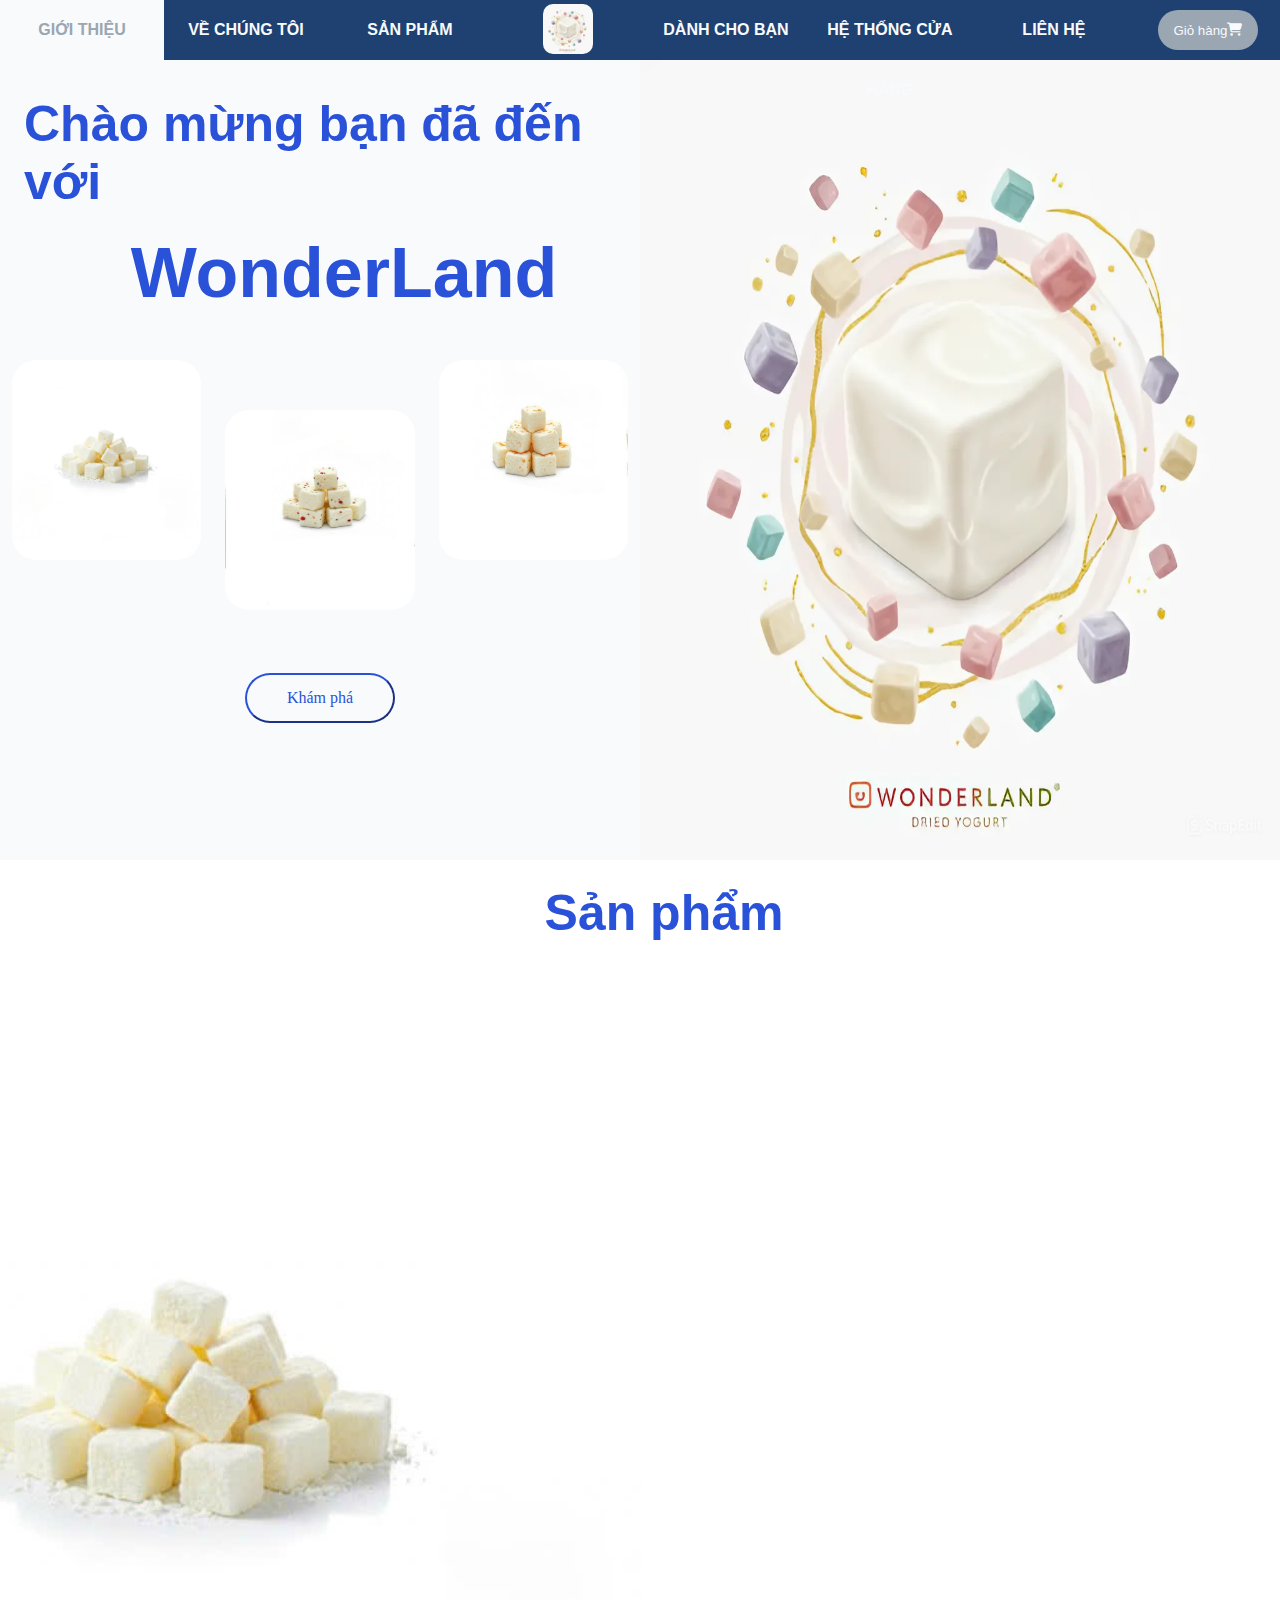
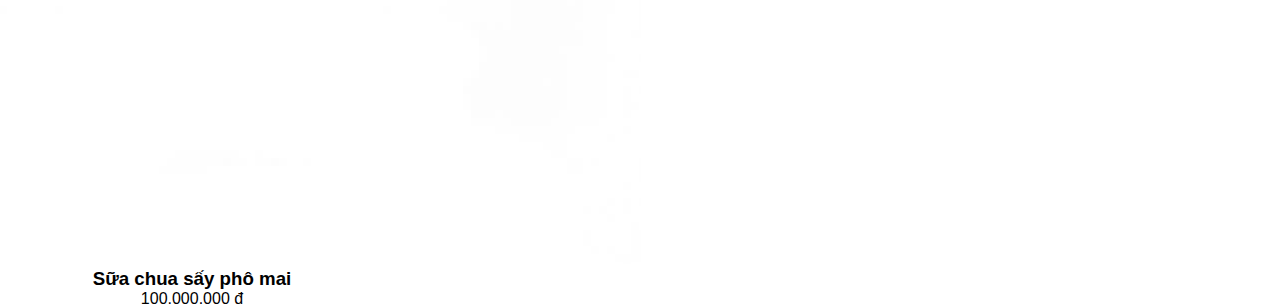
==== index.html @ a9c46270 "fix" ====
<!DOCTYPE html>
<html lang="en">
<head>
    <meta charset="UTF-8">
    <meta name="viewport" content="width=device-width, initial-scale=1.0">
    <link rel="stylesheet" href="/source/style.css">
    <link rel="stylesheet" href="https://cdnjs.cloudflare.com/ajax/libs/font-awesome/6.5.0/css/all.min.css">
    <link rel="icon" href="/assets/Logo.jpeg" type="icon/x-icon">
    <title>Wonder Land</title>
</head>
<body>
    <header>
        <menu id="mainMenu">
            <ul class="main_menu">
                <li><a href="#Gioi_thieu">GIỚI THIỆU</a></li>
                <li><a href="#">VỀ CHÚNG TÔI</a></li>
                <li>
                    <a href="#">SẢN PHẨM</a>
                    <ul class="sub_menu">
                        <li><a href="#">Sữa chua sấy vị phô mai</a></li>
                        <li><a href="#">Sữa chua sấy vị trái cây</a></li>
                        <li><a href="#">Sữa chua sấy vị đông trùng hạ thảo</a></li>
                    </ul>
                </li>
            </ul>
            <div class="Logo">
                <img src="/assets/Logo.jpeg" alt="Logo">
            </div>
            <ul class="main_menu">
                <li><a href="#">DÀNH CHO BẠN</a></li>
                <li><a href="#">HỆ THỐNG CỬA HÀNG</a></li>
                <li><a href="#">LIÊN HỆ</a></li>
            </ul>
            <div class="Cart">
                <button class="Cart">
                    Giỏ hàng 
                    <i class="fa-solid fa-cart-shopping"></i>
                </button>
            </div>
        </menu>
    </header>
    <main>
        <Section id="Gioi_thieu">
            <div class="GT_left">
                <div class="text">
                    <h2>Chào mừng bạn đã đến với</h2>
                    <h1>WonderLand</h1>
                </div>
                <div class="container">
                    <div class="box">
                        <img src="/assets/Picture1.png" alt="sp1">
                    </div>
                    <div class="box">
                        <img src="/assets/Picture2.png" alt="sp2">
                    </div>
                    <div class="box">
                        <img src="/assets/Picture3.png" alt="sp3">
                    </div>
                </div>
                <div class="box_button">
                    <button>
                        Khám phá
                    </button>
                </div>
            </div>
            <div class="GT_right">
                <img src="/assets/Logo.jpeg" alt="logo">
            </div>
            </div>
        </Section>
        <Section id="San_pham">
            <div class="text">
                <h2>Sản phẩm</h2>
            </div>
            <div class="boxSP">
                <div class="img">
                    <img src="/assets/Picture1.png" alt="sp">
                </div>
                <div class="name">
                    <h3>Sữa chua sấy phô mai</h3>
                </div>
                <div class="price">
                    100.000.000 đ
                </div>
            </div>
        </Section>
        <Section id="Tam_nhin">

        </Section>
    </main>
    <footer>

    </footer>
    <script src="/source/script.js"></script>
</body>
</html>
---- source/style.css ----
*{
    margin: 0;
    padding: 0;
    box-sizing: border-box;
}
@import url('https://fonts.googleapis.com/css2?family=Roboto:ital,wght@0,100..900;1,100..900&display=swap');
:root{
    --mainColor:#f9fafc ;
    --subColor1: #d9eafc;
    --subColor2:#bcccdc;
    --subColor3: #9aa6b2;
    --subColor4: #2952d9;
}
body {
    margin: 0;
    font-family:"Roboto", sans-serif;
  }
  
menu{
  width: 100%;
  height: 60px;
  display: flex;
  font-size: medium;
  font-style: initial;
  font-weight: bolder;
  background-color: #1e4171;
  box-shadow: 0 2px 8px rgba(0, 0, 0, 0.2);
}

.main_menu{
  width: 40%;
  height: 100%;
  display: flex;
  justify-content: space-around;
  align-items: center;  
  list-style-type: none;
}
.main_menu li {
  flex: 1;
  height: 100%; /* ✅ tràn chiều cao cha là 60px */
  position: relative;
  display: flex;
  text-align: center;/* ✅ căn giữa nội dung theo chiều dọc */
  justify-content: center;
}

.main_menu li a {
  display: block;
  height: 100%; /* ✅ lấp full chiều cao li */
  width: 100%;  /* ✅ cho hover dễ tràn */
  padding: 0;   /* bỏ padding nếu muốn cân giữa */
  line-height: 60px; /* hoặc dùng line-height để cân chữ */
  color: var(--mainColor);
  text-decoration: none;
}


.Logo{
  width: 150px;
  height: 50px;
  margin: 4px;
  display: flex;
  align-items: center;
  justify-content: center;
}
.Logo img{
  height: 100%;
  border-radius: 20%;
}

.sub_menu{
  display: none;
  position: absolute;
  background-color: var(--subColor2);
  top: 100%;
}


.main_menu li:hover .sub_menu{
  width: 100%;
  display: block;
  list-style-type: none;
}

.main_menu li a:hover {
  color: var(--subColor3);
  background-color: var(--mainColor);
}

.sub_menu li a :hover{
  color: var(--subColor3);
  background-color:var(--mainColor);
}

.Cart{
  width: 150px;
  height: 60px;
  display: flex;
  align-items: center;
  justify-content: center;
}
.Cart button{
  height: 40px;
  width: 100px;
  background-color: var(--subColor3);
  border: none;
  color: var(--mainColor);
  border-radius: 60px;
}
.Cart :hover{
  color: var(--subColor3);
  background-color: var(--subColor1);
}

#Gioi_thieu{
  width: 100%;
  height: 800px;
  display: flex;
  justify-content: space-between;
  background-color: var(--mainColor);
}

.GT_left{
  width: 50%;
  height: 100%;
  display: flex;
  flex-direction: column;
}
.GT_right{
  width: 50%;
  height: 100%;
}
.GT_right img{
  width: 100%;
  height: 100%;
}
.text{
  width: 100%;
  height: 30%;
  display: flex;
  justify-content: space-around;
  align-items: center;
  flex-direction: column;
  margin: 24px;
  color: var(--subColor4);
}
.container{
  width: 100%;
  height: 300px;
  display: flex;
  justify-content: space-around;
}
.box{
  width: 200px;
  height: 200px;
  margin: 12px;
}
.box img{
  width: 100%;
  height: 100%;
  border-radius: 24px;
}

.container .box:nth-child(2){
  transform: translateY(50px);
}

.box_button{
  width: 100%;
  height: 100px;
  display: flex;
  align-items: center;
  justify-content: center;
}
.box_button button{
  width: 150px;
  height: 50px;
  border-radius: 40px;
  background-color: var(--mainColor);
  color: var(--subColor4);
  border-color: var(--subColor4);
  font-size: medium;
  font-family: "Roboto";
}
.box_button button:hover{
  border: none;
  color: var(--mainColor);
  background-color:var(--subColor4);
}

#San_Pham{
  width: 100%;
  height: 700px;
  display: flex;
}
.boxSP{
  width: 30%;
  height: 400px;
  display: flex;
  flex-direction: column;
  align-items: center;
}

h1{
  font-size: 70px;
}
h2{
  font-size: 50px;
  font-weight: bolder;
  font-style: normal;
}
.box .img{  
  width: 100%;
  height: 200px;
}

.box .img img{
  width: 100%;
  height: 100%;
}
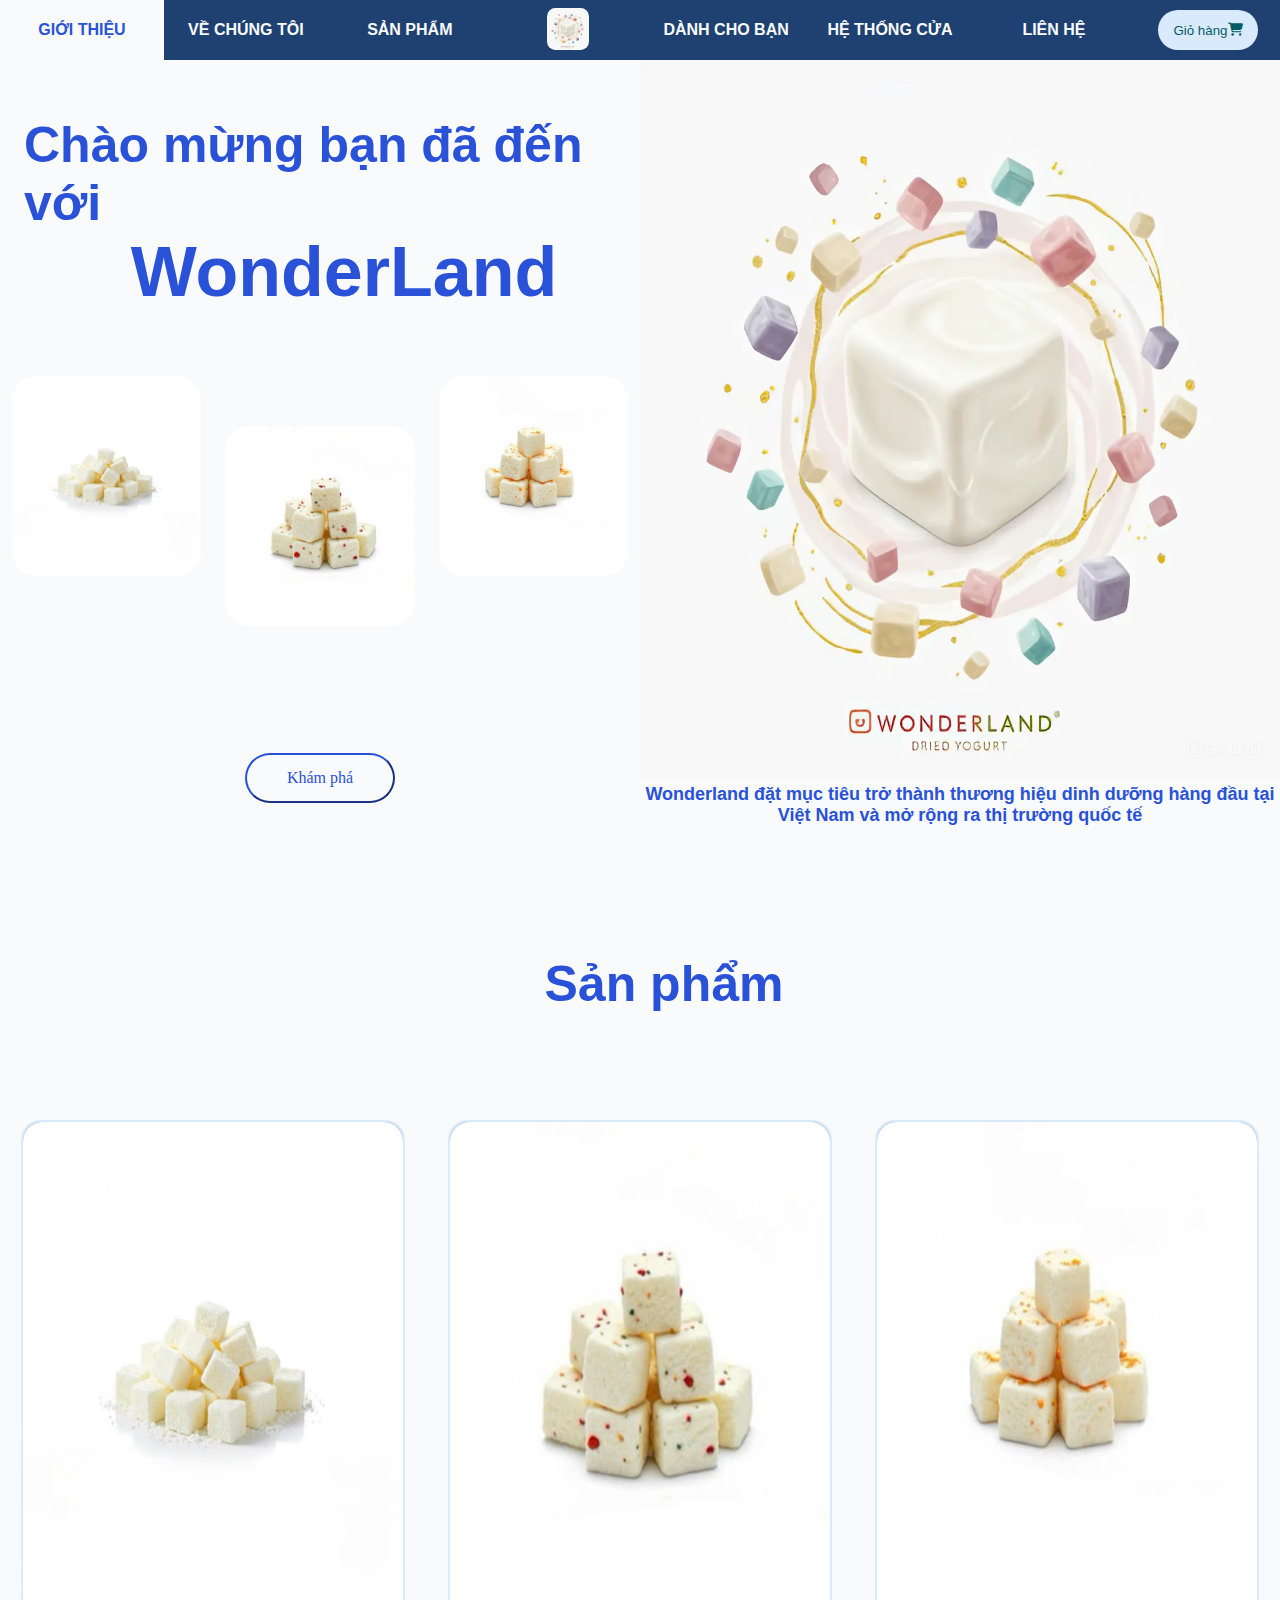
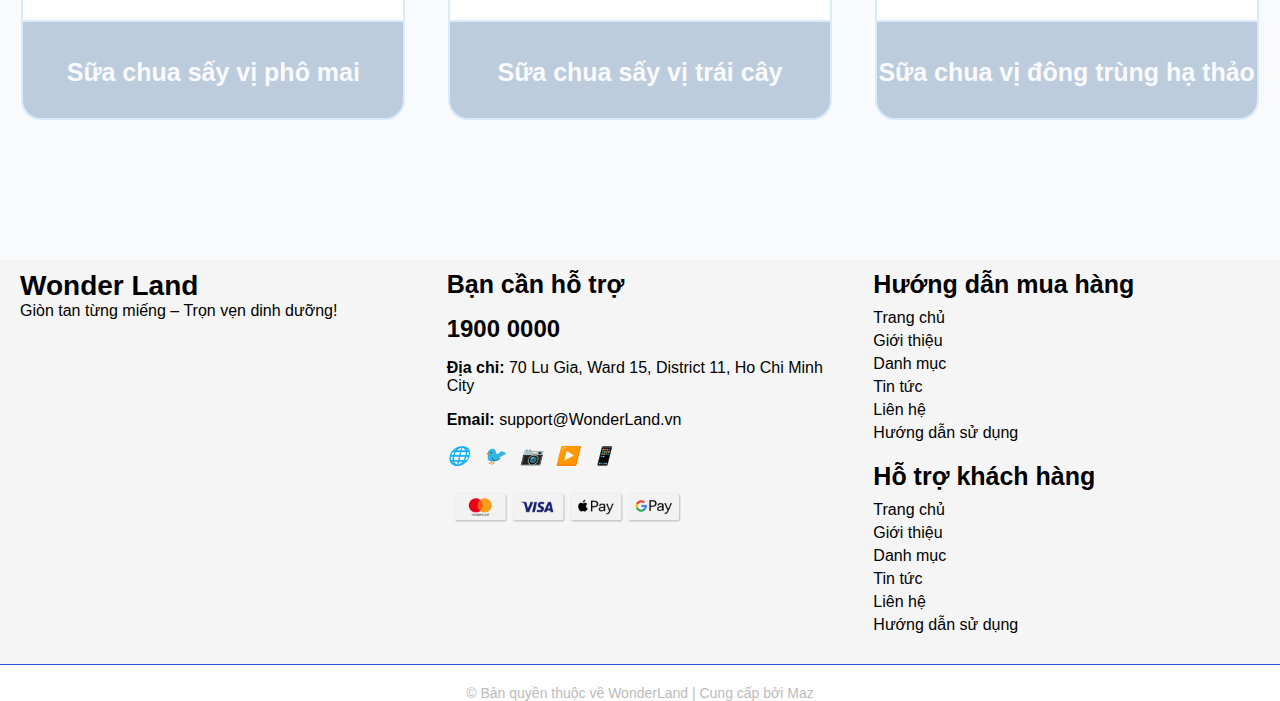
==== commit 4850fed6: "done" ====
--- a/index.html
+++ b/index.html
@@ -3,7 +3,7 @@
 <head>
     <meta charset="UTF-8">
     <meta name="viewport" content="width=device-width, initial-scale=1.0">
-    <link rel="stylesheet" href="/source/style.css">
+    <link rel="stylesheet" href="style.css">
     <link rel="stylesheet" href="https://cdnjs.cloudflare.com/ajax/libs/font-awesome/6.5.0/css/all.min.css">
     <link rel="icon" href="/assets/Logo.jpeg" type="icon/x-icon">
     <title>Wonder Land</title>
@@ -23,16 +23,16 @@
                     </ul>
                 </li>
             </ul>
-            <div class="Logo">
+            <button onclick="goToPage('index.html')" class="Logo">
                 <img src="/assets/Logo.jpeg" alt="Logo">
-            </div>
+            </button>
             <ul class="main_menu">
                 <li><a href="#">DÀNH CHO BẠN</a></li>
                 <li><a href="#">HỆ THỐNG CỬA HÀNG</a></li>
                 <li><a href="#">LIÊN HỆ</a></li>
             </ul>
             <div class="Cart">
-                <button class="Cart">
+                <button class="Cart" onclick="goToPage('cart.html')">
                     Giỏ hàng 
                     <i class="fa-solid fa-cart-shopping"></i>
                 </button>
@@ -58,13 +58,18 @@
                     </div>
                 </div>
                 <div class="box_button">
-                    <button>
+                    <button onclick="goToPage()">
                         Khám phá
                     </button>
                 </div>
             </div>
             <div class="GT_right">
                 <img src="/assets/Logo.jpeg" alt="logo">
+                <div class="text3">
+                    <p>
+                        Wonderland đặt mục tiêu trở thành thương hiệu dinh dưỡng hàng đầu tại Việt Nam và mở rộng ra thị trường quốc tế
+                    </p>
+                </div>
             </div>
             </div>
         </Section>
@@ -72,25 +77,89 @@
             <div class="text">
                 <h2>Sản phẩm</h2>
             </div>
-            <div class="boxSP">
-                <div class="img">
-                    <img src="/assets/Picture1.png" alt="sp">
+            <div class="container">
+                <div class="boxSP">
+                    <div class="img">
+                        <img src="/assets/Picture1.png" alt="sp">
+                    </div>
+                    <div class="text2">
+                        <h3>Sữa chua sấy vị phô mai</h3>
+                    </div>
                 </div>
-                <div class="name">
-                    <h3>Sữa chua sấy phô mai</h3>
+                <div class="boxSP">
+                    <div class="img">
+                        <img src="/assets/Picture2.png" alt="sp">
+                    </div>
+                    <div class="text2">
+                        <h3>Sữa chua sấy vị trái cây</h3>
+                    </div>
                 </div>
-                <div class="price">
-                    100.000.000 đ
+                <div class="boxSP">
+                    <div class="img">
+                        <img src="/assets/Picture3.png" alt="sp">
+                    </div>
+                    <div class="text2">
+                        <h3>Sữa chua vị đông trùng hạ thảo</h3>
+                    </div>
                 </div>
             </div>
         </Section>
-        <Section id="Tam_nhin">
+    
+    </main>
 
-        </Section>
-    </main>
-    <footer>
+    <footer class="footer">
+        <div class="footer-container">
+            <div class="footer-left">
+            <h2>Wonder Land</h2>
+            <p>Giòn tan từng miếng – Trọn vẹn dinh dưỡng!</p>
+            </div>
+            <div class="footer-mid">
+            <h3>Bạn cần hỗ trợ</h3>
+            <p class="hotline">1900 0000</p>
+            <p><strong>Địa chỉ:</strong> 70 Lu Gia, Ward 15, District 11, Ho Chi Minh City</p>
+            <p><strong>Email:</strong> support@WonderLand.vn</p>
+            <div class="socials">
+                <i>🌐</i>
+                <i>🐦</i>
+                <i>📷</i>
+                <i>▶️</i>
+                <i>📱</i>
+            </div>
+            <div class="payments">
+                <img src="/assets//Payment.jpg" alt="">
+            </div>
+            </div>
+        
+            <div class="footer-right">
+            <div>
+                <h3>Hướng dẫn mua hàng</h3>
+                <ul>
+                <li>Trang chủ</li>
+                <li>Giới thiệu</li>
+                <li>Danh mục</li>
+                <li>Tin tức</li>
+                <li>Liên hệ</li>
+                <li>Hướng dẫn sử dụng</li>
+                </ul>
+            </div>
+            <div>
+                <h3>Hỗ trợ khách hàng</h3>
+                <ul>
+                <li>Trang chủ</li>
+                <li>Giới thiệu</li>
+                <li>Danh mục</li>
+                <li>Tin tức</li>
+                <li>Liên hệ</li>
+                <li>Hướng dẫn sử dụng</li>
+                </ul>
+            </div>
+            </div>
+        </div>
+        <div class="copyright">
+            © Bản quyền thuộc về WonderLand | Cung cấp bởi Maz
+        </div>
+        </footer>
 
-    </footer>
-    <script src="/source/script.js"></script>
+    <script src="script.js"></script>
 </body>
 </html>--- a/style.css
+++ b/style.css
@@ -0,0 +1,457 @@
+*{
+    margin: 0;
+    padding: 0;
+    box-sizing: border-box;
+}
+@import url('https://fonts.googleapis.com/css2?family=Roboto:ital,wght@0,100..900;1,100..900&display=swap');
+:root{
+    --mainColor:#f9fafc ;
+    --subColor1: #d9eafc;
+    --subColor2:#bcccdc;
+    --subColor3: #9aa6b2;
+    --subColor4: #2952d9;
+    --subColor5: #045d63;
+    --subBorderCol: #48aaad;
+    
+}
+body {
+    margin: 0;
+    font-family:"Roboto", sans-serif;
+  }
+  
+menu{
+  width: 100%;
+  height: 60px;
+  display: flex;
+  font-size: medium;
+  font-style: initial;
+  font-weight: bolder;
+  background-color: #1e4171;
+  box-shadow: 0 2px 8px rgba(0, 0, 0, 0.2);
+}
+
+.main_menu{
+  width: 40%;
+  height: 100%;
+  display: flex;
+  justify-content: space-around;
+  align-items: center;  
+  list-style-type: none;
+}
+.main_menu li {
+  flex: 1;
+  height: 100%; /* ✅ tràn chiều cao cha là 60px */
+  position: relative;
+  display: flex;
+  text-align: center;/* ✅ căn giữa nội dung theo chiều dọc */
+  justify-content: center;
+}
+
+.main_menu li a {
+  display: block;
+  height: 100%; /* ✅ lấp full chiều cao li */
+  width: 100%;  /* ✅ cho hover dễ tràn */
+  padding: 0;   /* bỏ padding nếu muốn cân giữa */
+  line-height: 60px; /* hoặc dùng line-height để cân chữ */
+  color: var(--mainColor);
+  text-decoration: none;
+}
+
+.Logo{
+  width: 150px;
+  height: 50px;
+  margin: 4px;
+  display: flex;
+  padding: 4px;
+  align-items: center;
+  justify-content: center;
+  background-color: #1e4171;
+  border: none;
+}
+.text3{
+  font-size: 18px;
+  font-weight: bold;
+  color: #2952d9;
+  text-align: center;
+}
+.Logo img{
+  height: 100%;
+  border-radius: 20%;
+}
+
+.sub_menu{
+  display: none;
+  position: absolute;
+  background-color: #1e4171;
+  top: 100%;
+}
+
+
+.main_menu li:hover .sub_menu{
+  width: 100%;
+  display: block;
+  list-style-type: none;
+}
+
+.main_menu li a:hover {
+  color: var(--subColor4);
+  background-color: var(--mainColor);
+}
+
+.sub_menu li a :hover{
+  color: var(--subColor4);
+  background-color:var(--mainColor);
+}
+
+.Cart{
+  width: 150px;
+  height: 60px;
+  display: flex;
+  align-items: center;
+  justify-content: center;
+}
+.Cart button{
+  height: 40px;
+  width: 100px;
+  background-color: var(--subColor1);
+  border: none;
+  color: var(--subColor5);
+  border-radius: 60px;
+}
+.Cart :hover{
+  color: #000;
+  background-color: var(--mainColor);
+}
+
+#Gioi_thieu{
+  width: 100%;
+  height: 800px;
+  display: flex;
+  justify-content: space-between;
+  background-color: var(--mainColor);
+}
+
+.GT_left{
+  width: 50%;
+  height: 100%;
+  display: flex;
+  flex-direction: column;
+  justify-content: space-around;
+}
+.GT_right{
+  width: 50%;
+  height: 90%;
+}
+.GT_right img{
+  width: 100%;
+  height: 100%;
+}
+.text{
+  width: 100%;
+  height: 20%;
+  display: flex;
+  justify-content: space-around;
+  align-items: center;
+  flex-direction: column;
+  margin: 24px;
+  color: var(--subColor4);
+  transition: ease-in-out(0.5s);
+}
+.container{
+  width: 100%;
+  height: 300px;
+  display: flex;
+  justify-content: space-around;
+}
+.box{
+  width: 200px;
+  height: 200px;
+  margin: 12px;
+}
+.box img{
+  width: 100%;
+  height: 100%;
+  border-radius: 24px;
+}
+
+.container .box:nth-child(2){
+  transform: translateY(50px);
+}
+
+.box_button{
+  width: 100%;
+  height: 100px;
+  display: flex;
+  align-items: center;
+  justify-content: center;
+}
+.box_button button{
+  width: 150px;
+  height: 50px;
+  border-radius: 40px;
+  background-color: var(--mainColor);
+  color: var(--subColor4);
+  border-color: var(--subColor4);
+  font-size: medium;
+  font-family: "Roboto";
+}
+.box_button button:hover{
+  border: none;
+  color: var(--mainColor);
+  background-color:var(--subColor4);
+}
+
+#San_pham{
+  width: 100%;
+  height: 1000px;
+  display: flex;
+  flex-direction: column;
+  background-color: var(--mainColor);
+}
+.boxSP{
+  width: 30%;
+  height: 600px;
+  background-color:var(--subColor2) ;
+  color: var(--mainColor);
+  border: solid 2px var(--subColor1);
+  border-radius: 20px;
+  margin: 12px;
+  overflow: hidden;
+  transition: transform 0.3s;
+}
+.boxSP h3{
+  text-align: center;
+}
+h1{
+  font-size: 70px;
+}
+h2{
+  font-size: 50px;
+  font-weight: bolder;
+  font-style: normal;
+}
+h3{
+  font-size: 25px;
+}
+.text2{
+  width: 100%;
+  height: 100px;
+  display: flex;
+  align-items: center;
+  justify-content: center;
+}
+
+.boxSP .img{  
+  width: 100%;
+  height: 500px;
+  object-fit: fill;
+}
+
+.boxSP .img img{
+  width: 100%;
+  height: 100%;
+  border-bottom: solid 2px var(--subColor1);
+  border-top-left-radius: 20px;
+  border-top-right-radius: 20px;
+  transition: transform 0.4s ease;
+}
+
+.boxSP :hover img{
+  transform: scale(1.05);
+}
+
+.box
+.footer {
+  
+  color: var(--subColor4);
+  padding: 30px 20px;
+  font-family: sans-serif;
+}
+.footer-container {
+  background-color: #f5f5f5;
+  display: flex;
+  justify-content: space-between;
+  flex-wrap: wrap;
+}
+.footer-left,
+.footer-mid,
+.footer-right {
+  flex: 1;
+  padding: 10px 20px;
+  min-width: 250px;
+}
+
+.footer-left h2 {
+  font-size: 28px;
+}
+.footer-left .highlight {
+  background-color: #ff4d00;
+  padding: 2px 6px;
+  color: white;
+}
+.footer-left .underline {
+  border-bottom: 3px solid white;
+}
+
+.bell-icon {
+  margin-top: 20px;
+  width: 40px;
+  height: 40px;
+  background-color: #ff4d00;
+  color: white;
+  border-radius: 50%;
+  text-align: center;
+  line-height: 40px;
+  font-size: 20px;
+}
+
+.footer-mid h3 {
+  margin-bottom: 10px;
+}
+.footer-mid .hotline {
+  font-size: 24px;
+  font-weight: bold;
+  margin-bottom: 10px;
+}
+.footer-mid p {
+  margin: 16px 0;
+}
+.socials i {
+  margin-right: 10px;
+  font-size: 18px;
+}
+.payments img {
+  height: 60px;
+  margin-right: 10px;
+  margin-top: 10px;
+}
+
+.footer-right h3 {
+  margin-bottom: 10px;
+}
+.footer-right ul {
+  list-style: none;
+  padding: 0;
+}
+.footer-right li {
+  margin: 5px 0;
+}
+
+.footer-right > div {
+  margin-bottom: 20px;
+}
+
+.copyright {
+  text-align: center;
+  padding-top: 20px;
+  font-size: 14px;
+  color: #bbb;
+  border-top: 1px solid var(--subColor4);
+}
+
+
+
+
+
+  
+
+
+
+
+
+
+
+
+
+
+
+
+
+
+
+
+
+
+
+
+
+
+
+
+
+
+
+
+
+
+
+
+
+
+
+
+
+
+
+
+
+
+
+
+
+
+
+
+
+
+
+
+
+
+
+
+
+
+
+
+
+
+
+
+
+
+
+
+
+
+
+
+
+
+
+
+
+
+
+
+
+
+
+
+
+
+
+
+
+
+
+
+
+
+
+
+
+
+
+  
+  